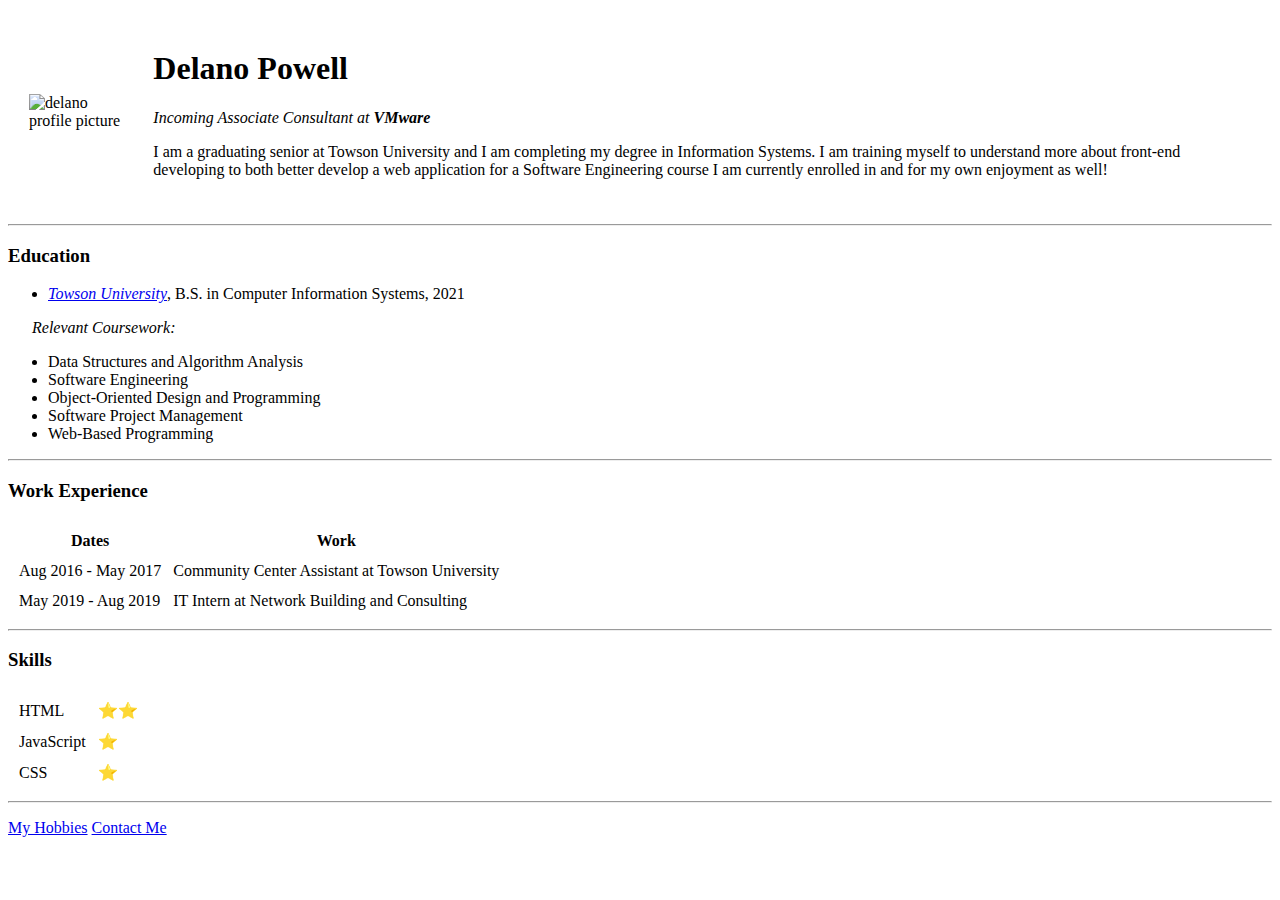
==== index.html @ 28818168 "Add initial cv website files" ====
<!DOCTYPE html>
<html lang="en" dir="ltr">

<head>
  <meta charset="utf-8">
  <title> Delano's Personal Site </title>
</head>

<body>
  <table cellspacing="20">
    <tr>
      <td> <img src="/Users/delanopowell/Desktop/Web Development/HTML - Personal Site/images/delano.png" alt="delano profile picture">
      </td>
      <td>
        <h1> Delano Powell </h1>
        <p><em> Incoming Associate Consultant at <strong>VMware </strong></em></p>
        <p>I am a graduating senior at Towson University and I am completing my degree in Information Systems.
          I am training myself to understand more about front-end developing to both better develop a web application
          for a Software Engineering course I am currently enrolled in and for my own enjoyment as well!
        </p>
      </td>
    </tr>
  </table>

  <hr>

  <h3>Education</h3>
  <ul>
    <li><em><a href="https://www.towson.edu/">Towson University</a></em>, B.S. in Computer Information Systems, 2021</li>
  </ul>
  <p style="text-indent: 3ch"><em>Relevant Coursework:</em></p>
  <ul>
    <li>Data Structures and Algorithm Analysis</li>
    <li>Software Engineering</li>
    <li>Object-Oriented Design and Programming</li>
    <li>Software Project Management</li>
    <li>Web-Based Programming</li>
  </ul>
  <hr>
  <h3>Work Experience</h3>
  <table cellspacing="10">
    <thead>
      <tr>
        <th>Dates</th>
        <th>Work</th>
      </tr>
    </thead>
    <tbody>
      <tr>
        <td>Aug 2016 - May 2017</td>
        <td>Community Center Assistant at Towson University</td>
      </tr>
      <tr>
        <td>May 2019 - Aug 2019</td>
        <td>IT Intern at Network Building and Consulting</td>
      </tr>
    </tbody>
  </table>
  <hr>
  <h3>Skills</h3>
  <table cellspacing="10">
    <tr>
      <td>HTML</td>
      <td>⭐️⭐️</td>
    </tr>
    <tr>
      <td>JavaScript‍</td>
      <td>⭐️</td>
    </tr>
    <tr>
      <td>CSS</td>
      <td>⭐️</td>
    </tr>
  </table>
  <hr>
  <p><a href="hobbies.html">My Hobbies</a> <a href="contact-me.html">Contact Me</a></p>
</body>

</html>
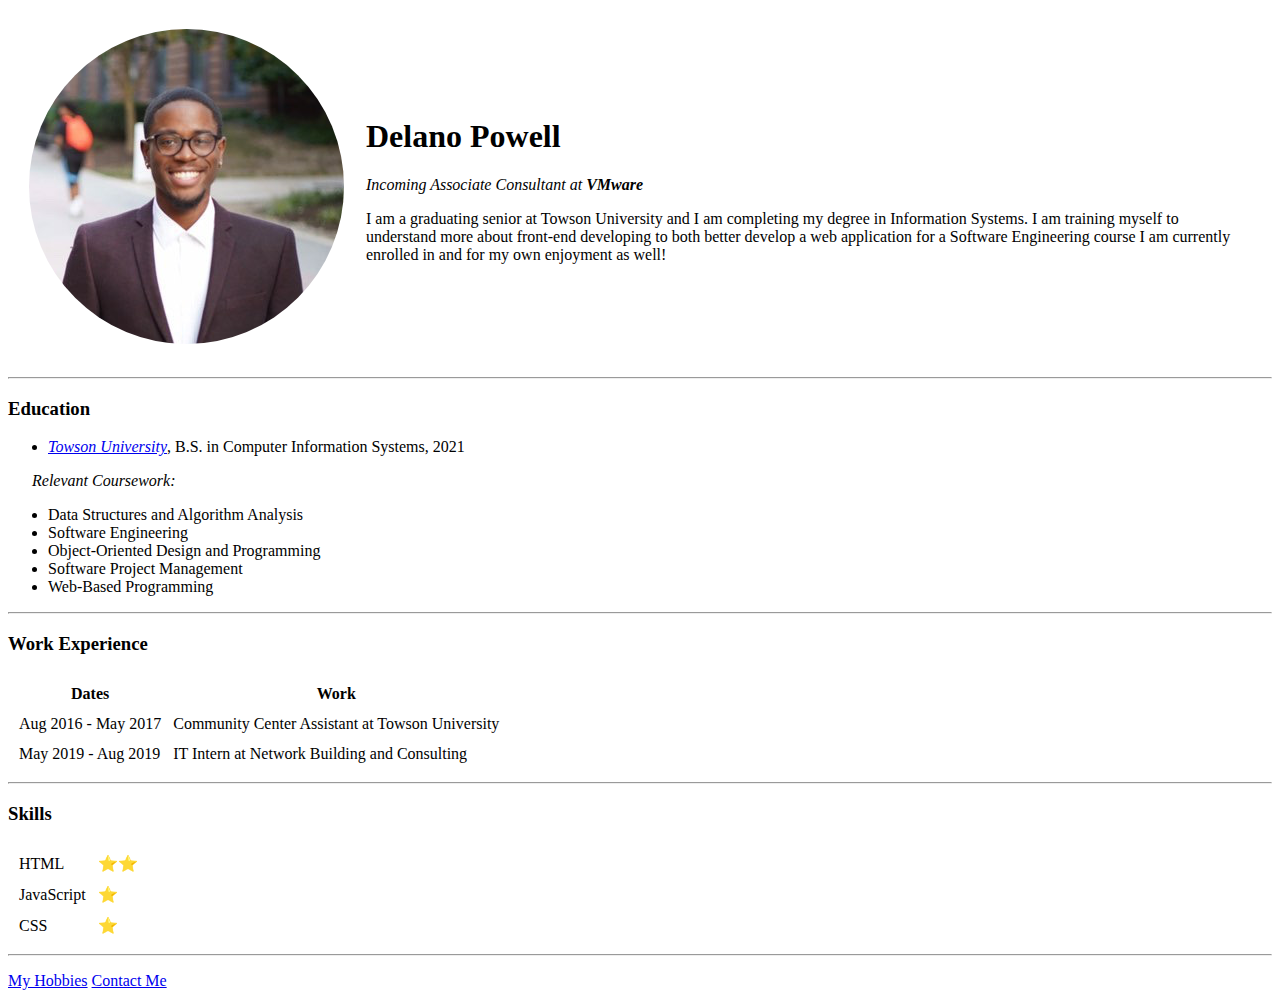
==== commit 1598e046: "Update index.html" ====
--- a/index.html
+++ b/index.html
@@ -9,7 +9,7 @@
 <body>
   <table cellspacing="20">
     <tr>
-      <td> <img src="/Users/delanopowell/Desktop/Web Development/HTML - Personal Site/images/delano.png" alt="delano profile picture">
+      <td> <img src="/images/delano.png" alt="delano profile picture">
       </td>
       <td>
         <h1> Delano Powell </h1>
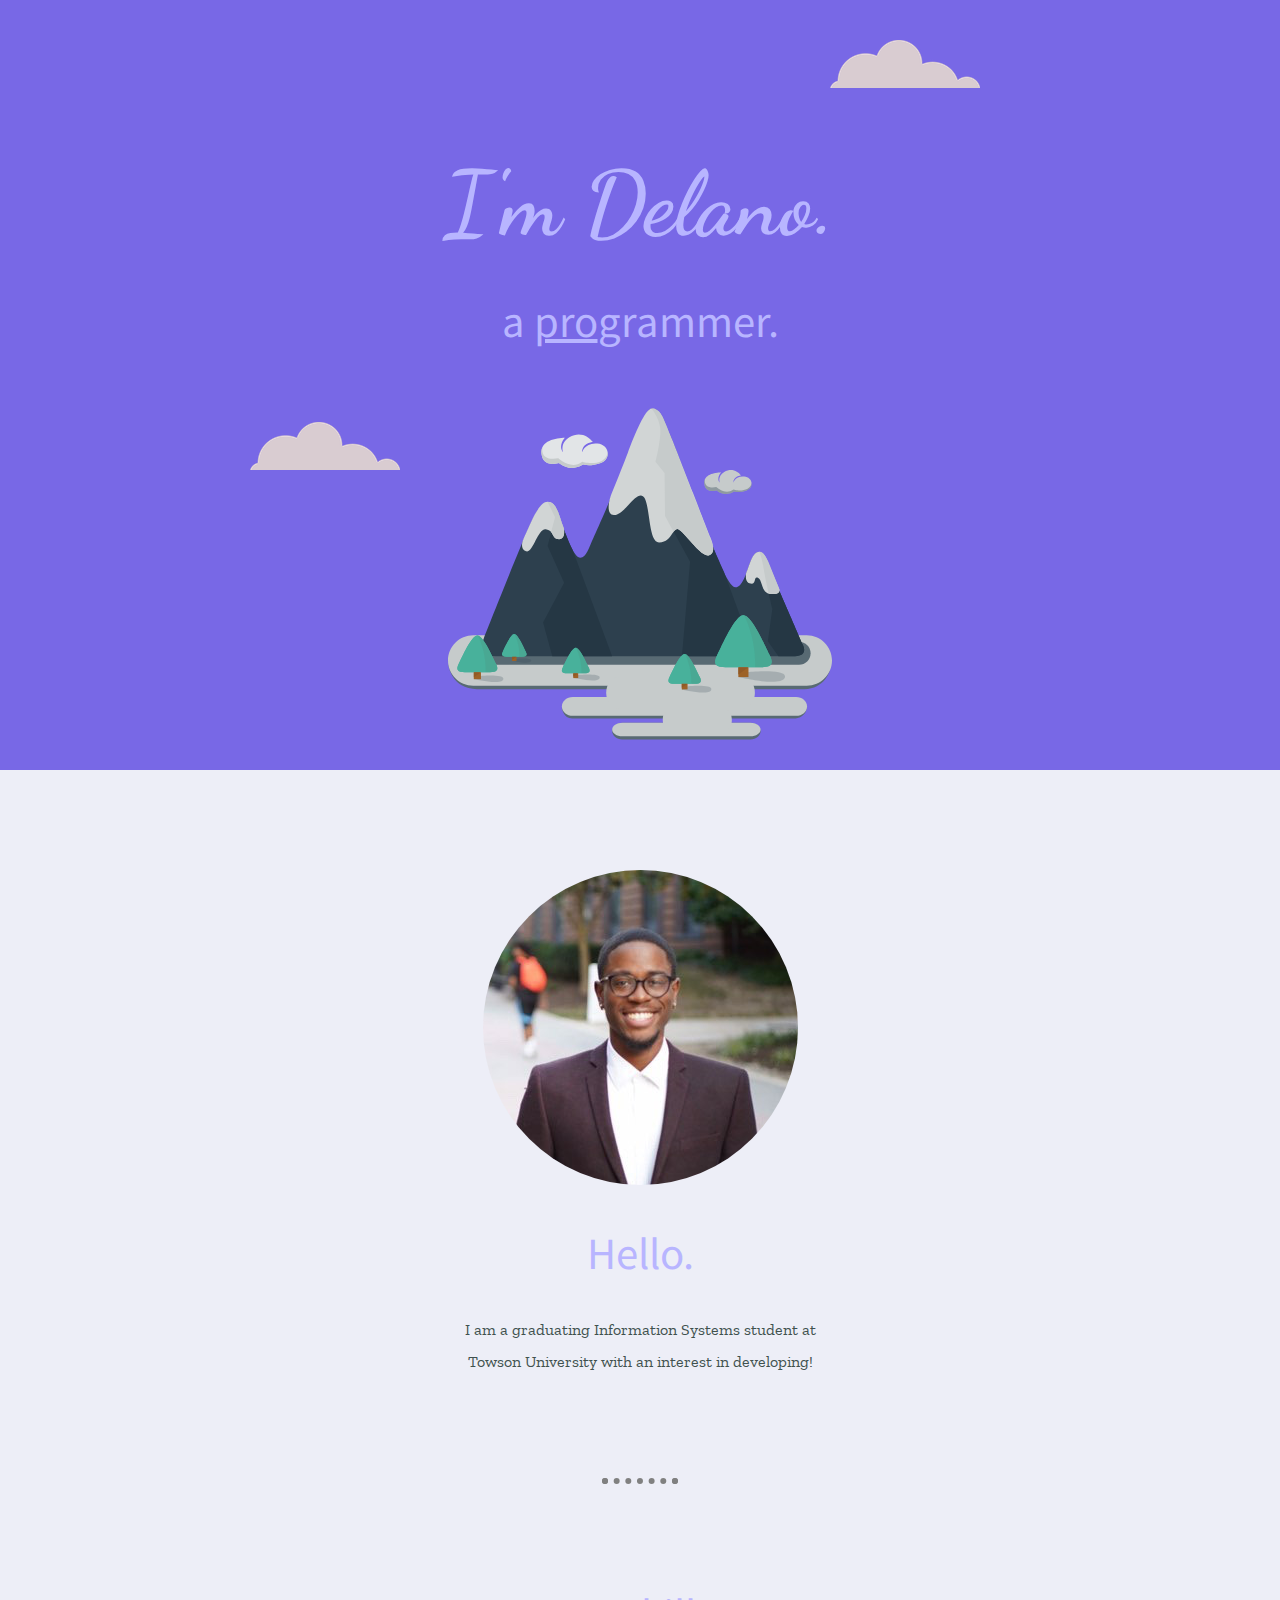
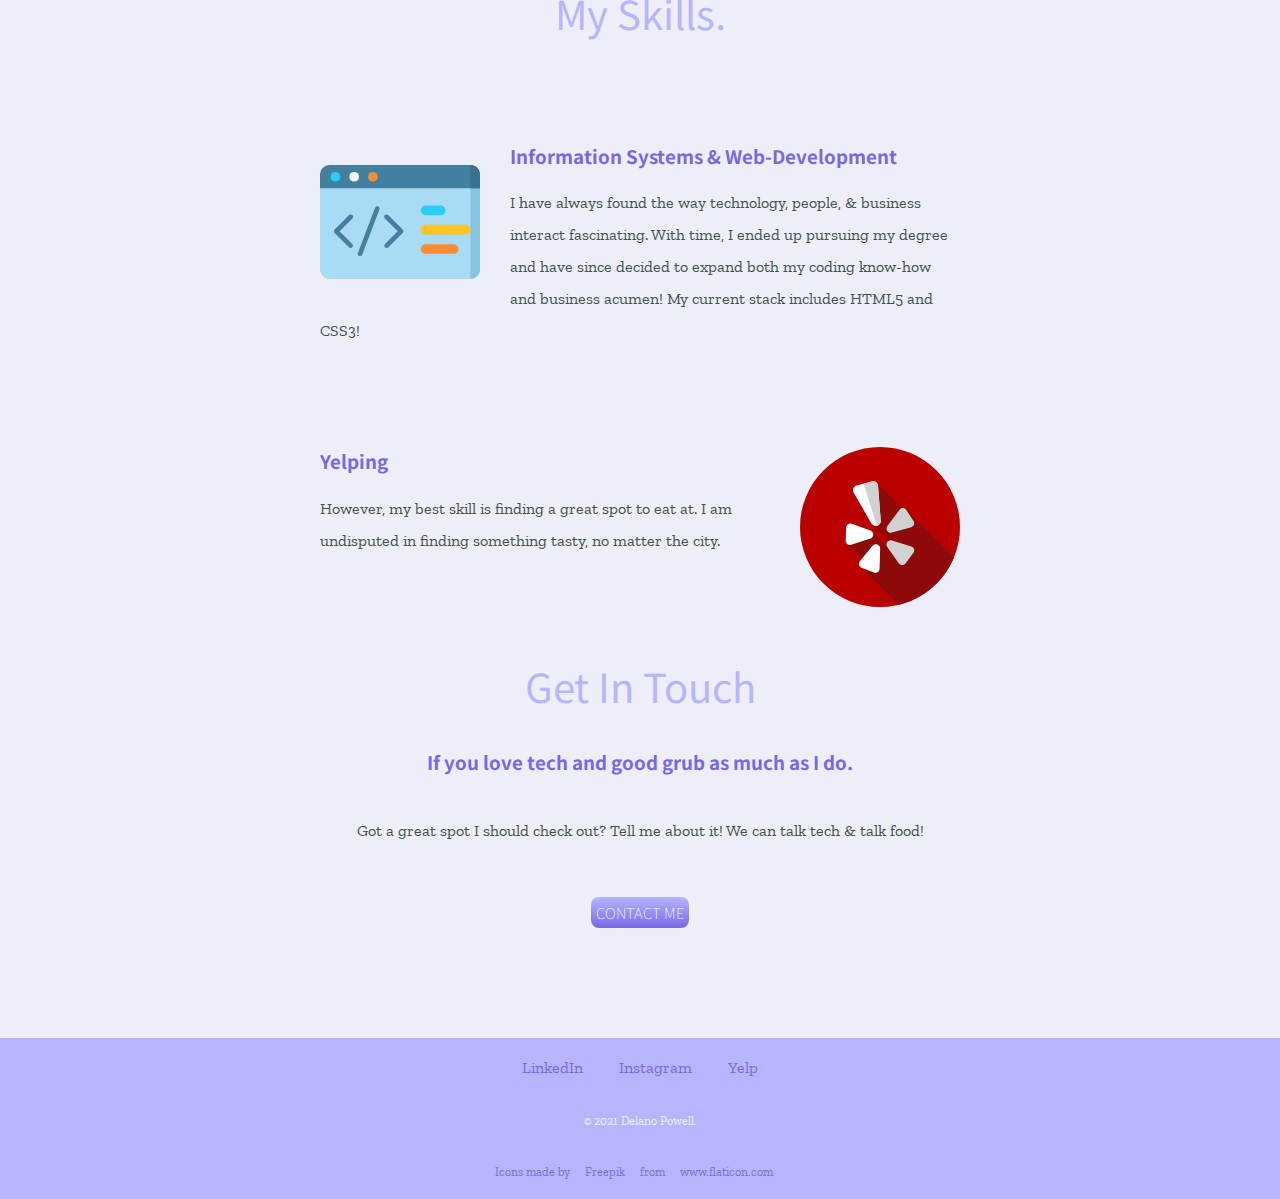
==== commit 9326d5b7: "Add files via upload" ====
--- a/index.html
+++ b/index.html
@@ -3,77 +3,63 @@
 
 <head>
   <meta charset="utf-8">
-  <title> Delano's Personal Site </title>
+  <title>Delano Powell</title>
+  <link rel="stylesheet" href="css/styles.css">
+  <link rel="icon" href="favicon.svg">
+  <link rel="preconnect" href="https://fonts.gstatic.com">
+  <link rel="preconnect" href="https://fonts.gstatic.com">
+  <link rel="preconnect" href="https://fonts.gstatic.com">
+  <link href="https://fonts.googleapis.com/css2?family=Dancing+Script&family=Noto+Sans+JP&family=Zilla+Slab:wght@300&display=swap" rel="stylesheet">
 </head>
 
 <body>
-  <table cellspacing="20">
-    <tr>
-      <td> <img src="/images/delano.png" alt="delano profile picture">
-      </td>
-      <td>
-        <h1> Delano Powell </h1>
-        <p><em> Incoming Associate Consultant at <strong>VMware </strong></em></p>
-        <p>I am a graduating senior at Towson University and I am completing my degree in Information Systems.
-          I am training myself to understand more about front-end developing to both better develop a web application
-          for a Software Engineering course I am currently enrolled in and for my own enjoyment as well!
+  <div class="top-container">
+    <img class="top-cloud" src="images/cloud.png" alt="cloud-image">
+    <h1>I'm Delano.</h1>
+    <h2>a <span class="pro">pro</span>grammer.</h2>
+    <img class="bottom-cloud" src="images/cloud.png" alt="cloud-image">
+    <img class="mountain" src="images/mountain.svg" alt="mountain-image">
+
+  </div>
+  <div class="middle-container">
+    <div class="profile">
+      <img class="profile-pic" src="images/delano.png" alt="delano-profile-picture">
+      <h2>Hello.</h2>
+      <p class="intro"> I am a graduating Information Systems student at Towson University with an interest in developing!</p>
+    </div>
+    <hr>
+    <div class="skills">
+      <!-- NOTE: We're gonna change this to m something like "my background" or something -->
+      <h2>My Skills.</h2>
+      <div class="skill-row">
+        <img class="programming-svg" src="images/programming.svg" alt="programming-illustration">
+        <h3>Information Systems & Web-Development</h3>
+        <p> I have always found the way technology, people, & business interact fascinating. With time, I ended up pursuing my degree and have since decided to expand both my coding know-how and business acumen! My current stack includes HTML5 and CSS3!
         </p>
-      </td>
-    </tr>
-  </table>
+      </div>
+      <div class="skill-row">
+        <img class="yelp-svg" src="images/yelp-icon.svg" alt="yelp-icon">
+        <h3>Yelping</h3>
+        <p> However, my best skill is finding a great spot to eat at. I am undisputed in finding something tasty, no matter the city.</p>
+      </div>
+    </div>
+    <div class="contact-me">
+      <h2>Get In Touch</h2>
+      <h3>If you love tech and good grub as much as I do.</h3>
+      <p class="contact-message">Got a great spot I should check out? Tell me about it! We can talk tech & talk food! </p>
+      <a class="contact-me-btn" href="mailto:del.pow1@gmail.com">CONTACT ME</a>
+    </div>
+  </div>
 
-  <hr>
 
-  <h3>Education</h3>
-  <ul>
-    <li><em><a href="https://www.towson.edu/">Towson University</a></em>, B.S. in Computer Information Systems, 2021</li>
-  </ul>
-  <p style="text-indent: 3ch"><em>Relevant Coursework:</em></p>
-  <ul>
-    <li>Data Structures and Algorithm Analysis</li>
-    <li>Software Engineering</li>
-    <li>Object-Oriented Design and Programming</li>
-    <li>Software Project Management</li>
-    <li>Web-Based Programming</li>
-  </ul>
-  <hr>
-  <h3>Work Experience</h3>
-  <table cellspacing="10">
-    <thead>
-      <tr>
-        <th>Dates</th>
-        <th>Work</th>
-      </tr>
-    </thead>
-    <tbody>
-      <tr>
-        <td>Aug 2016 - May 2017</td>
-        <td>Community Center Assistant at Towson University</td>
-      </tr>
-      <tr>
-        <td>May 2019 - Aug 2019</td>
-        <td>IT Intern at Network Building and Consulting</td>
-      </tr>
-    </tbody>
-  </table>
-  <hr>
-  <h3>Skills</h3>
-  <table cellspacing="10">
-    <tr>
-      <td>HTML</td>
-      <td>⭐️⭐️</td>
-    </tr>
-    <tr>
-      <td>JavaScript‍</td>
-      <td>⭐️</td>
-    </tr>
-    <tr>
-      <td>CSS</td>
-      <td>⭐️</td>
-    </tr>
-  </table>
-  <hr>
-  <p><a href="hobbies.html">My Hobbies</a> <a href="contact-me.html">Contact Me</a></p>
+  <div class="bottom-container">
+    <a class="footer-link" href="https://www.linkedin.com/in/delano-powell-012144119/">LinkedIn</a>
+    <a class="footer-link" href="https://www.instagram.com/hecancode/">Instagram</a>
+    <a class="footer-link" href="https://www.yelp.com/user_details?userid=NVn3bis1v1xwMwT4AyxS2g">Yelp</a>
+    <p class="copyright">© 2021 Delano Powell.</p>
+    <div class="icon-source">Icons made by <a href="https://www.freepik.com" title="Freepik">Freepik</a> from <a href="https://www.flaticon.com/" title="Flaticon">www.flaticon.com</a></div>
+  </div>
+
 </body>
 
 </html>
--- a/css/styles.css
+++ b/css/styles.css
@@ -0,0 +1,177 @@
+/************** TAG SELECTORS **************/
+body {
+  margin: 0;
+  text-align: center;
+  font-family: 'Zilla Slab', serif;
+  color: #40514E;
+  background-color: #edeef7;
+}
+
+h1 {
+  font-size: 5.625rem;
+  /* NOTE: 16px = 100% = 1em, 90px = 5.625em */
+  margin: 50px auto 0 auto;
+  font-family: 'Dancing Script', cursive;
+  color: #b8b5ff;
+}
+
+h2 {
+  font-family: 'Noto Sans JP', sans-serif;
+  font-size: 2.5rem;
+  color: #b8b5ff;
+  font-weight: normal;
+}
+
+h3 {
+  font-family: 'Noto Sans JP', sans-serif;
+  color: #7868e6;
+}
+
+a {
+  color: #7868e6;
+  margin: 10px 1em;
+  text-decoration: none;
+}
+
+a:hover {
+  color: #Eaf6f6;
+}
+
+hr {
+  border: dotted grey 6px;
+  border-bottom: none;
+  width: 5%;
+  margin: 100px auto;
+}
+
+p {
+  line-height: 2;
+}
+
+/************** CLASS SELECTORS **************/
+.pro {
+  text-decoration: underline;
+}
+
+.top-container {
+  background-color: #7868e6;
+  position: relative;
+  padding-top: 100px;
+}
+
+.middle-container {
+  padding: 50px 0;
+}
+
+.bottom-container {
+  background-color: #b8b5ff;
+  color: #7868e6;
+  padding: 20px 0 20px;
+}
+
+.top-cloud {
+  position: absolute;
+  right: 300px;
+  top: 40px;
+}
+
+.bottom-cloud {
+  position: absolute;
+  left: 250px;
+  bottom: 300px;
+}
+
+.programming-svg {
+  width: 25%;
+  float: left;
+  margin-right: 30px;
+}
+
+.yelp-svg {
+  width: 25%;
+  float: right;
+  margin-left: 30px;
+}
+
+.skill-row {
+  width: 50%;
+  margin: 100px auto 100px auto;
+  text-align: left;
+}
+
+.contact-me-btn {
+  background: #b8b5ff;
+  background-image: -webkit-linear-gradient(top, #b8b5ff, #7868e6);
+  background-image: -moz-linear-gradient(top, #b8b5ff, #7868e6);
+  background-image: -ms-linear-gradient(top, #b8b5ff, #7868e6);
+  background-image: -o-linear-gradient(top, #b8b5ff, #7868e6);
+  background-image: -webkit-gradient(to bottom, #b8b5ff, #7868e6);
+  -webkit-border-radius: 8px;
+  -moz-border-radius: 8px;
+  border-radius: 8px;
+  color: #FFFFFF;
+  font-family: 'Noto Sans JP', sans-serif;
+  font-size: 15px;
+  font-weight: 100;
+  padding: 5px;
+  border: solid #b8b5ff 0;
+  text-decoration: none;
+  display: inline-block;
+  cursor: pointer;
+  text-align: center;
+}
+
+.contact-me-btn:hover {
+  border: solid #BDBAF5 0;
+  background: #BDBAF5;
+  background-image: -webkit-linear-gradient(top, #BDBAF5, #B8B5FF);
+  background-image: -moz-linear-gradient(top, #BDBAF5, #B8B5FF);
+  background-image: -ms-linear-gradient(top, #BDBAF5, #B8B5FF);
+  background-image: -o-linear-gradient(top, #BDBAF5, #B8B5FF);
+  background-image: -webkit-gradient(to bottom, #BDBAF5, #B8B5FF);
+  -webkit-border-radius: 8px;
+  -moz-border-radius: 8px;
+  border-radius: 8px;
+  text-decoration: none;
+}
+
+.contact-me {
+  margin: 50px auto 50px auto;
+}
+
+.profile {
+  margin: 50px auto 50px auto;
+}
+
+.skills {
+  margin: 50px auto 50px auto;
+}
+
+/* .footer-link {
+  margin: 10px 1em;
+} */
+.copyright {
+  color: #Eaf6f6;
+  font-size: 0.75rem;
+  padding: 20px 0;
+}
+
+.intro {
+  width: 30%;
+  margin: auto;
+}
+
+.contact-message {
+  width: 50%;
+  margin: 40px auto 40px;
+}
+
+.icon-source {
+  font-size: 0.75rem;
+}
+
+.mountain {
+  width: 30%;
+}
+
+/************** ID SELECTORS **************/
